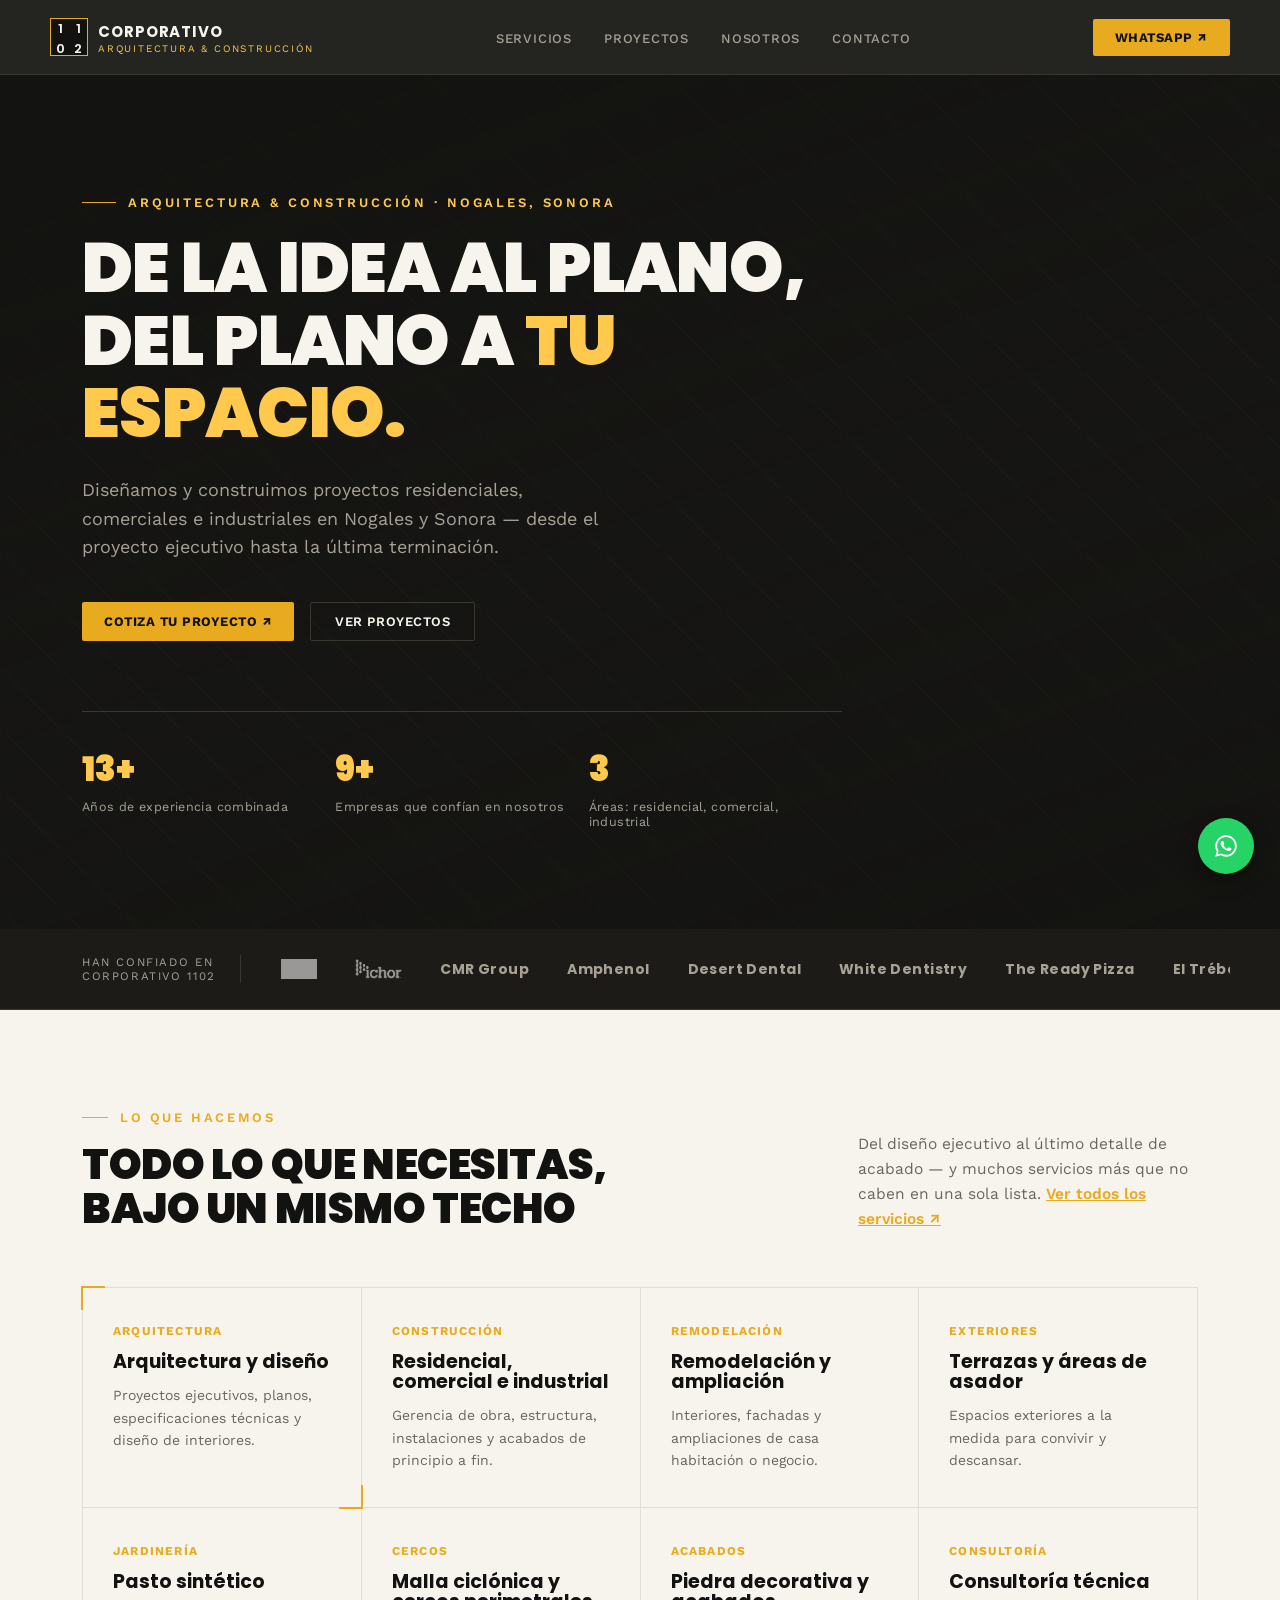
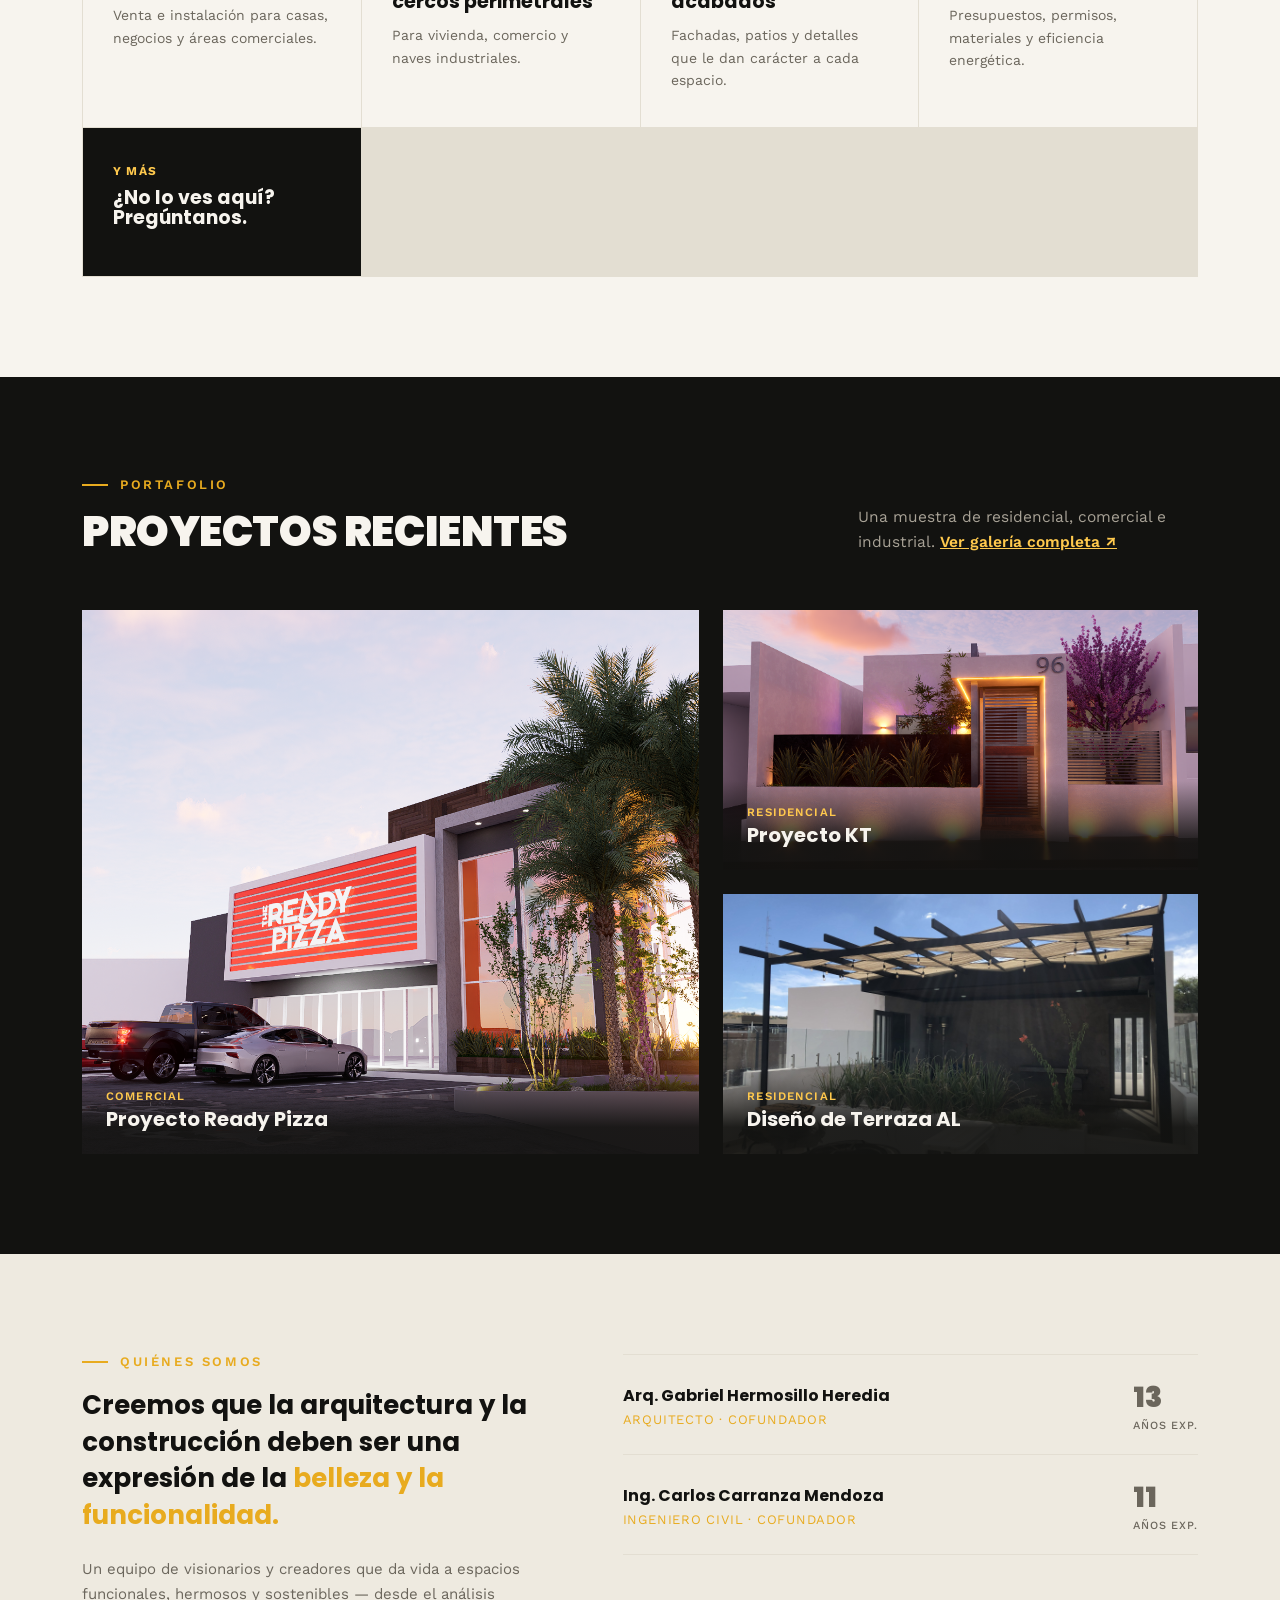
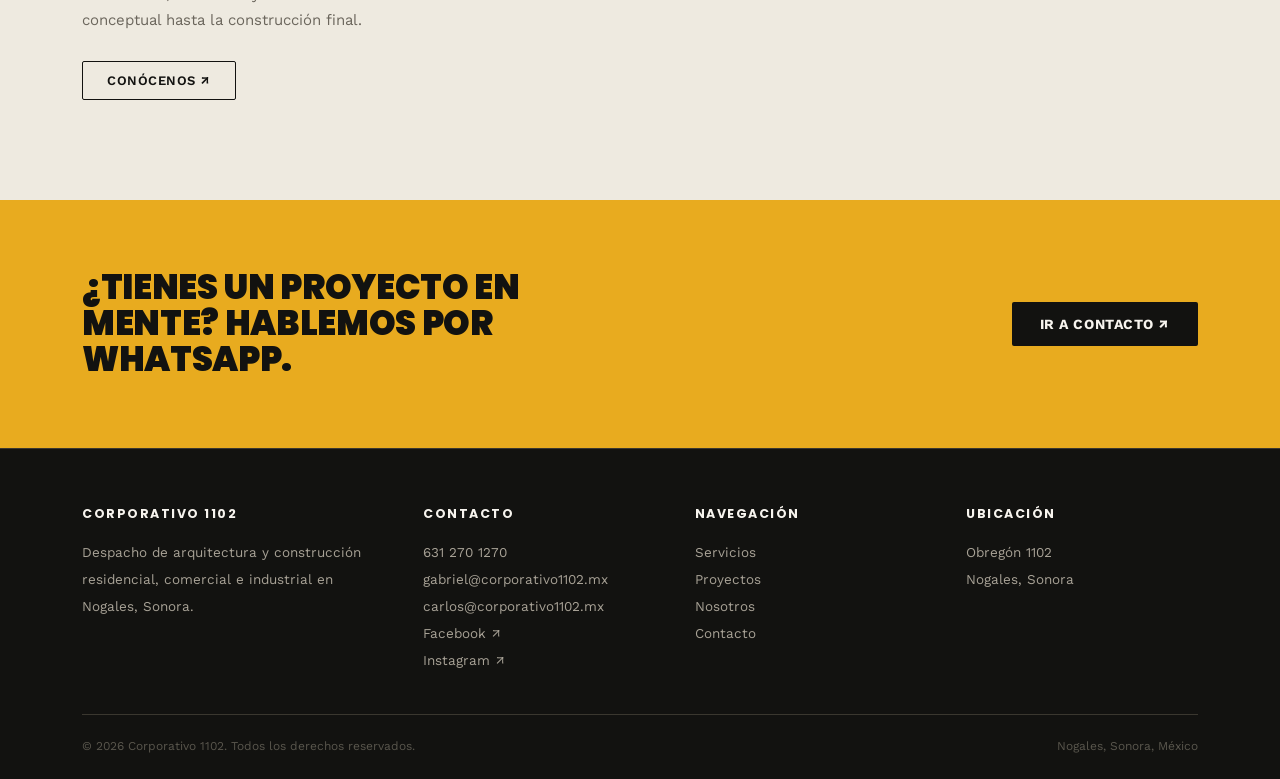
==== index.html @ 18cbc1b0 "SEO: agrega canonical en index.html Added a canonical link for SEO purposes." ====
<!DOCTYPE html>
<html lang="es">
<head>
<meta charset="UTF-8">
<meta name="viewport" content="width=device-width, initial-scale=1.0">
<title>Corporativo 1102 — Arquitectura & Construcción en Nogales, Sonora</title>
<meta name="description" content="Corporativo 1102 ofrece arquitectura, construcción y remodelaciones residenciales, comerciales e industriales en Nogales, Sonora.">
<link rel="canonical" href="https://corporativo1102.mx/">
<meta property="og:type" content="website">
<meta property="og:site_name" content="Corporativo 1102">
<meta property="og:locale" content="es_MX">
<meta property="og:title" content="Corporativo 1102 — Arquitectura & Construcción en Nogales, Sonora">
<meta property="og:description" content="Corporativo 1102 ofrece arquitectura, construcción y remodelaciones residenciales, comerciales e industriales en Nogales, Sonora.">
<meta property="og:image" content="https://corporativo1102.mx/images/marca/og-image.jpg">
<meta property="og:url" content="https://corporativo1102.mx/">
<meta name="twitter:card" content="summary_large_image">
<meta name="twitter:title" content="Corporativo 1102 — Arquitectura & Construcción en Nogales, Sonora">
<meta name="twitter:description" content="Corporativo 1102 ofrece arquitectura, construcción y remodelaciones residenciales, comerciales e industriales en Nogales, Sonora.">
<meta name="twitter:image" content="https://corporativo1102.mx/images/marca/og-image.jpg">
<link rel="preconnect" href="https://fonts.googleapis.com">
<link href="https://fonts.googleapis.com/css2?family=Poppins:wght@400;600;700;900&family=Work+Sans:wght@400;500;600&display=swap" rel="stylesheet">
<style>
  :root{
    --ink:#121210;
    --ink-2:#1c1b18;
    --paper:#f7f4ee;
    --paper-2:#eeeae0;
    --gold:#e8ab1f;
    --gold-light:#ffc94d;
    --line:#e3ded2;
    --line-dark:#3a372f;
    --text-soft:#6b665c;
    --text-soft-dark:#a8a296;
    --radius:2px;
  }
  *{box-sizing:border-box; margin:0; padding:0;}
  body{
    font-family:'Work Sans', sans-serif;
    background:var(--paper);
    color:var(--ink);
    -webkit-font-smoothing:antialiased;
  }
  h1,h2,h3,.display{
    font-family:'Poppins', sans-serif;
    font-weight:900;
    letter-spacing:-0.01em;
    text-transform:uppercase;
    line-height:1.05;
  }
  a{color:inherit; text-decoration:none;}
  .wrap{max-width:1180px; margin:0 auto; padding:0 32px;}

  /* corner bracket signature — echoes the 1102 logo mark */
  .bracket{position:relative;}
  .bracket::before, .bracket::after{
    content:"";
    position:absolute;
    width:22px; height:22px;
    border:2.5px solid var(--gold);
    z-index:2;
  }
  .bracket::before{top:-2px; left:-2px; border-right:none; border-bottom:none;}
  .bracket::after{bottom:-2px; right:-2px; border-left:none; border-top:none;}

  /* ---------- HEADER ---------- */
  header{
    position:sticky; top:0; z-index:50;
    background:rgba(18,18,16,0.92);
    backdrop-filter:blur(6px);
    border-bottom:1px solid var(--line-dark);
  }
  .nav{
    display:flex; align-items:center; justify-content:space-between;
    padding:18px 0;
  }
  .logo-mark{
    display:flex; align-items:center; gap:10px;
    color:var(--paper);
    cursor:pointer;
  }
  .logo-box{
    width:38px; height:38px;
    background:var(--ink);
    border:1.5px solid var(--gold);
    display:grid; grid-template-columns:1fr 1fr;
    font-family:'Poppins',sans-serif; font-weight:600; font-size:13px;
    color:var(--paper);
  }
  .logo-box span{display:flex; align-items:center; justify-content:center;}
  .logo-text{font-family:'Poppins',sans-serif; font-weight:700; font-size:15px; letter-spacing:0.06em; text-transform:uppercase;}
  .logo-text small{display:block; font-family:'Work Sans',sans-serif; font-weight:400; font-size:10px; letter-spacing:0.18em; color:var(--gold-light); text-transform:uppercase;}
  nav ul{list-style:none; display:flex; gap:32px;}
  nav ul li a{
    font-size:13px; letter-spacing:0.06em; text-transform:uppercase;
    color:var(--text-soft-dark); font-weight:500;
    transition:color .2s;
  }
  nav ul li a:hover{color:var(--gold-light);}
  .btn-gold{
    background:var(--gold);
    color:var(--ink);
    padding:11px 22px;
    font-size:13px; font-weight:700; letter-spacing:0.04em; text-transform:uppercase;
    border-radius:var(--radius);
    display:inline-flex; align-items:center; gap:8px;
    transition:background .2s;
  }
  .btn-gold:hover{background:var(--gold-light);}
  .nav-cta{display:flex; align-items:center; gap:28px;}
  .nav-check{display:none;}
  .nav-toggle{display:none; flex-direction:column; justify-content:center; gap:5px; width:34px; height:34px; background:none; border:none; cursor:pointer; padding:6px;}
  .nav-toggle span{display:block; width:100%; height:2px; background:var(--paper); pointer-events:none;}

  @media (max-width:860px){
    header{position:sticky;}
    #siteNav{
      position:absolute; top:100%; left:0; right:0;
      background:var(--ink-2); border-bottom:1px solid var(--line-dark);
      max-height:0; overflow:hidden;
    }
    .nav-check:checked ~ #siteNav{max-height:320px;}
    #siteNav ul{display:flex; flex-direction:column; gap:0; padding:8px 0;}
    #siteNav ul li{width:100%;}
    #siteNav ul li a{display:block; padding:14px 32px;}
    .nav-cta{display:none;}
    .nav-toggle{display:flex;}
  }

  /* ---------- HERO ---------- */
  .hero{
    background:
      linear-gradient(160deg, rgba(18,18,16,0.88) 10%, rgba(18,18,16,0.55) 55%, rgba(18,18,16,0.85) 100%),
      repeating-linear-gradient(45deg, #23221e 0 2px, #1a1917 2px 46px);
    background-size: cover, 60px 60px;
    color:var(--paper);
    padding:120px 0 100px;
    position:relative;
    overflow:hidden;
  }
  .hero-eyebrow{
    color:var(--gold-light); font-size:13px; letter-spacing:0.22em; text-transform:uppercase;
    font-weight:600; margin-bottom:22px; display:flex; align-items:center; gap:12px;
  }
  .hero-eyebrow::before{content:""; width:34px; height:1.5px; background:var(--gold);}
  .hero h1{font-size:clamp(38px,5.4vw,70px); max-width:820px; color:var(--paper);}
  .hero h1 em{font-style:normal; color:var(--gold-light);}
  .hero p{
    font-size:18px; color:var(--text-soft-dark); max-width:520px;
    margin:26px 0 40px; line-height:1.6;
  }
  .hero-actions{display:flex; gap:16px; flex-wrap:wrap;}
  .btn-outline{
    border:1.5px solid var(--line-dark); color:var(--paper);
    padding:11px 24px; font-size:13px; font-weight:600; letter-spacing:0.04em; text-transform:uppercase;
    border-radius:var(--radius);
  }
  .hero-stats{
    display:flex; gap:0; margin-top:70px; padding-top:32px;
    border-top:1px solid var(--line-dark); max-width:760px; flex-wrap:wrap;
  }
  .stat{flex:1; min-width:150px; padding-right:24px;}
  .stat .num{font-family:'Poppins',sans-serif; font-weight:900; font-size:34px; color:var(--gold-light);}
  .stat .lbl{font-size:12.5px; color:var(--text-soft-dark); letter-spacing:0.03em; margin-top:4px;}

  /* ---------- TRUST BAR ---------- */
  .trust{background:var(--ink-2); border-bottom:1px solid var(--line-dark); padding:26px 0;}
  .trust-inner{display:flex; align-items:center; gap:40px; overflow-x:auto;}
  .trust-label{
    font-size:11.5px; color:var(--text-soft-dark); text-transform:uppercase; letter-spacing:0.14em;
    white-space:nowrap; flex-shrink:0; padding-right:24px; border-right:1px solid var(--line-dark);
  }
  .trust-logos{display:flex; gap:38px; align-items:center; flex-wrap:nowrap;}
  .trust-logos img{height:20px; width:auto; filter:brightness(0) invert(1); opacity:0.55;}
  .trust-word{
    font-family:'Poppins',sans-serif; font-weight:700; font-size:14px; letter-spacing:0.03em;
    color:var(--text-soft-dark); white-space:nowrap;
  }

  /* ---------- SECTION SHARED ---------- */
  section{padding:100px 0;}
  .sec-label{
    display:flex; align-items:center; gap:12px; margin-bottom:18px;
    font-size:13px; letter-spacing:0.2em; text-transform:uppercase; font-weight:600; color:var(--gold);
  }
  .sec-label::before{content:""; width:26px; height:1.5px; background:var(--gold);}
  .sec-head{display:flex; justify-content:space-between; align-items:flex-end; gap:40px; margin-bottom:56px; flex-wrap:wrap;}
  .sec-head h2{font-size:clamp(28px,3.4vw,42px); max-width:600px;}
  .sec-head p{color:var(--text-soft); font-size:15.5px; max-width:340px; line-height:1.6;}

  /* ---------- SERVICES ---------- */
  .services{background:var(--paper);}
  .service-grid{
    display:grid; grid-template-columns:repeat(auto-fit,minmax(260px,1fr)); gap:1px;
    background:var(--line); border:1px solid var(--line);
  }
  .service-card{background:var(--paper); padding:36px 30px; transition:background .25s;}
  .service-card:hover{background:var(--ink); color:var(--paper);}
  .service-card:hover .service-tag, .service-card:hover .service-desc{color:var(--text-soft-dark);}
  .service-card:hover h3{color:var(--paper);}
  .service-tag{font-size:12px; color:var(--gold); letter-spacing:0.1em; text-transform:uppercase; font-weight:700;}
  .service-card h3{font-size:19px; margin:14px 0 12px; text-transform:none; letter-spacing:0; font-weight:700;}
  .service-desc{font-size:14px; color:var(--text-soft); line-height:1.6;}

  /* ---------- PROJECTS ---------- */
  .projects{background:var(--ink); color:var(--paper);}
  .projects .sec-head p{color:var(--text-soft-dark);}
  .project-grid{display:grid; grid-template-columns:1.3fr 1fr; gap:24px;}
  .project-grid .proj:first-child{grid-row:span 2;}
  .proj{position:relative; overflow:hidden; min-height:260px;}
  .proj-img{
    position:absolute; inset:0;
    background:linear-gradient(150deg,#2c2419,#171512 60%);
    display:flex; align-items:center; justify-content:center;
  }
  .proj-img::after{
    content:"IMAGEN DE PROYECTO";
    font-family:'Poppins',sans-serif; font-size:11px; letter-spacing:0.16em;
    color:var(--gold); opacity:0.5;
  }
  .proj-img.filled::after{content:none;}
  .proj-info{
    position:absolute; left:0; right:0; bottom:0; padding:24px;
    background:linear-gradient(0deg, rgba(18,18,16,0.92) 30%, transparent 100%);
  }
  .proj-info .tag{font-size:11.5px; color:var(--gold-light); letter-spacing:0.1em; text-transform:uppercase; font-weight:600;}
  .proj-info h3{font-size:20px; text-transform:none; letter-spacing:0; margin-top:6px; font-weight:700;}

  /* ---------- ABOUT / TEAM ---------- */
  .about{background:var(--paper-2);}
  .about-grid{display:grid; grid-template-columns:0.9fr 1.1fr; gap:70px; align-items:start;}
  .about-quote{
    font-family:'Poppins',sans-serif; font-weight:700; text-transform:none;
    font-size:26px; line-height:1.4; letter-spacing:0; color:var(--ink);
  }
  .about-quote span{color:var(--gold);}
  .team-list{display:flex; flex-direction:column; gap:0;}
  .team-row{
    display:flex; justify-content:space-between; align-items:center;
    padding:22px 0; border-bottom:1px solid var(--line);
  }
  .team-row:first-child{border-top:1px solid var(--line);}
  .team-name{font-family:'Poppins',sans-serif; font-weight:700; font-size:16px;}
  .team-role{font-size:13px; color:var(--gold); text-transform:uppercase; letter-spacing:0.06em; margin-top:4px;}
  .team-years{font-family:'Poppins',sans-serif; font-weight:900; font-size:28px; color:var(--text-soft);}
  .team-years small{font-family:'Work Sans',sans-serif; font-weight:500; font-size:11px; display:block; text-transform:uppercase; letter-spacing:0.08em; color:var(--text-soft);}

  /* ---------- CTA BAND ---------- */
  .cta-band{
    background:var(--gold); color:var(--ink); padding:70px 0;
  }
  .cta-inner{display:flex; justify-content:space-between; align-items:center; gap:30px; flex-wrap:wrap;}
  .cta-inner h2{font-size:clamp(24px,3vw,34px); max-width:520px; color:var(--ink);}
  .btn-dark{
    background:var(--ink); color:var(--paper);
    padding:14px 28px; font-size:14px; font-weight:700; letter-spacing:0.04em; text-transform:uppercase;
    border-radius:var(--radius); display:inline-flex; align-items:center; gap:10px;
  }

  /* ---------- FOOTER ---------- */
  footer{background:var(--ink); color:var(--text-soft-dark); padding:56px 0 26px; border-top:1px solid var(--line-dark);}
  .foot-grid{display:grid; grid-template-columns:1.3fr 1fr 1fr 1fr; gap:40px; padding-bottom:40px;}
  .foot-col h4{
    color:var(--paper); font-size:12.5px; text-transform:uppercase; letter-spacing:0.12em;
    margin-bottom:16px; font-family:'Poppins',sans-serif; font-weight:700;
  }
  .foot-col p, .foot-col a{font-size:13.5px; line-height:2; color:var(--text-soft-dark); display:block;}
  .foot-bottom{
    display:flex; justify-content:space-between; padding-top:24px; border-top:1px solid var(--line-dark);
    font-size:12px; color:#59564d; flex-wrap:wrap; gap:10px;
  }

  /* ---------- WHATSAPP FLOAT ---------- */
  .wa-float{
    position:fixed; bottom:26px; right:26px; z-index:60;
    background:#25D366; color:#fff; width:56px; height:56px; border-radius:50%;
    display:flex; align-items:center; justify-content:center;
    box-shadow:0 6px 20px rgba(0,0,0,0.35);
  }

  @media (max-width:860px){
    nav ul{display:none;}
    .about-grid{grid-template-columns:1fr;}
    .project-grid{grid-template-columns:1fr;}
    .project-grid .proj:first-child{grid-row:auto;}
    .foot-grid{grid-template-columns:1fr 1fr;}
  }
</style>
</head>
<body>

<header>
  <div class="wrap nav">
    <a href="index.html" class="logo-mark">
      <div class="logo-box"><span>1</span><span>1</span><span>0</span><span>2</span></div>
      <div class="logo-text">Corporativo<br><small>Arquitectura & Construcción</small></div>
    </a>
    <input type="checkbox" id="navCheck" class="nav-check">
    <nav id="siteNav"><ul>
      <li><a href="servicios.html">Servicios</a></li>
      <li><a href="proyectos.html">Proyectos</a></li>
      <li><a href="nosotros.html">Nosotros</a></li>
      <li><a href="contacto.html">Contacto</a></li>
    </ul></nav>
    <div class="nav-cta">
      <a href="https://wa.me/526312701270" class="btn-gold">WhatsApp ↗</a>
    </div>
    <label class="nav-toggle" for="navCheck" aria-label="Abrir menú">
      <span></span><span></span><span></span>
    </label>
  </div>
</header>

<section class="hero">
  <div class="wrap">
    <div class="hero-eyebrow">Arquitectura & Construcción · Nogales, Sonora</div>
    <h1>De la idea al plano,<br>del plano a <em>tu espacio.</em></h1>
    <p>Diseñamos y construimos proyectos residenciales, comerciales e industriales en Nogales y Sonora — desde el proyecto ejecutivo hasta la última terminación.</p>
    <div class="hero-actions">
      <a href="https://wa.me/526312701270" class="btn-gold">Cotiza tu proyecto ↗</a>
      <a href="proyectos.html" class="btn-outline">Ver proyectos</a>
    </div>
    <div class="hero-stats">
      <div class="stat"><div class="num">13+</div><div class="lbl">Años de experiencia combinada</div></div>
      <div class="stat"><div class="num">9+</div><div class="lbl">Empresas que confían en nosotros</div></div>
      <div class="stat"><div class="num">3</div><div class="lbl">Áreas: residencial, comercial, industrial</div></div>
    </div>
  </div>
</section>

<div class="trust">
  <div class="wrap trust-inner">
    <div class="trust-label">Han confiado en<br>Corporativo 1102</div>
    <div class="trust-logos">
      <img src="[data-uri]" alt="Chamberlain Group">
      <img src="[data-uri]" alt="Ichor System">
      <span class="trust-word">CMR Group</span>
      <span class="trust-word">Amphenol</span>
      <span class="trust-word">Desert Dental</span>
      <span class="trust-word">White Dentistry</span>
      <span class="trust-word">The Ready Pizza</span>
      <span class="trust-word">El Trébol</span>
      <span class="trust-word">La Patrona</span>
      <span class="trust-word">Barbería Hernández</span>
    </div>
  </div>
</div>

<section class="services" id="servicios">
  <div class="wrap">
    <div class="sec-head">
      <div>
        <div class="sec-label">Lo que hacemos</div>
        <h2>Todo lo que necesitas, bajo un mismo techo</h2>
      </div>
      <p>Del diseño ejecutivo al último detalle de acabado — y muchos servicios más que no caben en una sola lista. <a href="servicios.html" style="color:var(--gold); font-weight:600; text-decoration:underline;">Ver todos los servicios ↗</a></p>
    </div>
    <div class="service-grid">
      <div class="service-card bracket">
        <div class="service-tag">Arquitectura</div>
        <h3>Arquitectura y diseño</h3>
        <div class="service-desc">Proyectos ejecutivos, planos, especificaciones técnicas y diseño de interiores.</div>
      </div>
      <div class="service-card">
        <div class="service-tag">Construcción</div>
        <h3>Residencial, comercial e industrial</h3>
        <div class="service-desc">Gerencia de obra, estructura, instalaciones y acabados de principio a fin.</div>
      </div>
      <div class="service-card">
        <div class="service-tag">Remodelación</div>
        <h3>Remodelación y ampliación</h3>
        <div class="service-desc">Interiores, fachadas y ampliaciones de casa habitación o negocio.</div>
      </div>
      <div class="service-card">
        <div class="service-tag">Exteriores</div>
        <h3>Terrazas y áreas de asador</h3>
        <div class="service-desc">Espacios exteriores a la medida para convivir y descansar.</div>
      </div>
      <div class="service-card">
        <div class="service-tag">Jardinería</div>
        <h3>Pasto sintético</h3>
        <div class="service-desc">Venta e instalación para casas, negocios y áreas comerciales.</div>
      </div>
      <div class="service-card">
        <div class="service-tag">Cercos</div>
        <h3>Malla ciclónica y cercos perimetrales</h3>
        <div class="service-desc">Para vivienda, comercio y naves industriales.</div>
      </div>
      <div class="service-card">
        <div class="service-tag">Acabados</div>
        <h3>Piedra decorativa y acabados</h3>
        <div class="service-desc">Fachadas, patios y detalles que le dan carácter a cada espacio.</div>
      </div>
      <div class="service-card">
        <div class="service-tag">Consultoría</div>
        <h3>Consultoría técnica</h3>
        <div class="service-desc">Presupuestos, permisos, materiales y eficiencia energética.</div>
      </div>
      <div class="service-card" style="display:flex; align-items:center; background:var(--ink);">
        <div>
          <div class="service-tag" style="color:var(--gold-light);">Y más</div>
          <h3 style="color:var(--paper); margin-top:10px;">¿No lo ves aquí? Pregúntanos.</h3>
        </div>
      </div>
    </div>
  </div>
</section>

<section class="projects" id="proyectos">
  <div class="wrap">
    <div class="sec-head">
      <div>
        <div class="sec-label">Portafolio</div>
        <h2 style="color:var(--paper)">Proyectos recientes</h2>
      </div>
      <p>Una muestra de residencial, comercial e industrial. <a href="proyectos.html" style="color:var(--gold-light); font-weight:600; text-decoration:underline;">Ver galería completa ↗</a></p>
    </div>
    <div class="project-grid" id="homeProjectGrid"></div>
  </div>
</section>

<section class="about" id="nosotros">
  <div class="wrap about-grid">
    <div>
      <div class="sec-label">Quiénes somos</div>
      <p class="about-quote">Creemos que la arquitectura y la construcción deben ser una expresión de la <span>belleza y la funcionalidad.</span></p>
      <p style="margin-top:24px; color:var(--text-soft); font-size:15px; line-height:1.7;">Un equipo de visionarios y creadores que da vida a espacios funcionales, hermosos y sostenibles — desde el análisis conceptual hasta la construcción final.</p>
      <a href="nosotros.html" class="btn-outline" style="display:inline-block; margin-top:28px; border-color:var(--ink); color:var(--ink);">Conócenos ↗</a>
    </div>
    <div class="team-list">
      <div class="team-row">
        <div>
          <div class="team-name">Arq. Gabriel Hermosillo Heredia</div>
          <div class="team-role">Arquitecto · Cofundador</div>
        </div>
        <div class="team-years">13<small>Años exp.</small></div>
      </div>
      <div class="team-row">
        <div>
          <div class="team-name">Ing. Carlos Carranza Mendoza</div>
          <div class="team-role">Ingeniero Civil · Cofundador</div>
        </div>
        <div class="team-years">11<small>Años exp.</small></div>
      </div>
    </div>
  </div>
</section>

<section class="cta-band" id="contacto">
  <div class="wrap cta-inner">
    <h2>¿Tienes un proyecto en mente? Hablemos por WhatsApp.</h2>
    <a href="contacto.html" class="btn-dark">Ir a Contacto ↗</a>
  </div>
</section>

<footer>
  <div class="wrap">
    <div class="foot-grid">
      <div class="foot-col">
        <h4>Corporativo 1102</h4>
        <p style="max-width:280px;">Despacho de arquitectura y construcción residencial, comercial e industrial en Nogales, Sonora.</p>
      </div>
      <div class="foot-col">
        <h4>Contacto</h4>
        <a href="https://wa.me/526312701270">631 270 1270</a>
        <a href="mailto:gabriel@corporativo1102.mx">gabriel@corporativo1102.mx</a>
        <a href="mailto:carlos@corporativo1102.mx">carlos@corporativo1102.mx</a>
        <a href="https://www.facebook.com/corporativo1102/" target="_blank">Facebook ↗</a>
        <a href="https://www.instagram.com/corporativo1102" target="_blank">Instagram ↗</a>
      </div>
      <div class="foot-col">
        <h4>Navegación</h4>
        <a href="servicios.html">Servicios</a>
        <a href="proyectos.html">Proyectos</a>
        <a href="nosotros.html">Nosotros</a>
        <a href="contacto.html">Contacto</a>
      </div>
      <div class="foot-col">
        <h4>Ubicación</h4>
        <p>Obregón 1102<br>Nogales, Sonora</p>
      </div>
    </div>
    <div class="foot-bottom">
      <span>© 2026 Corporativo 1102. Todos los derechos reservados.</span>
      <span>Nogales, Sonora, México</span>
    </div>
  </div>
</footer>

<a href="https://wa.me/526312701270" class="wa-float" aria-label="WhatsApp">
  <svg width="26" height="26" viewBox="0 0 24 24" fill="white"><path d="M12.04 2C6.58 2 2.13 6.45 2.13 11.91c0 1.75.46 3.45 1.32 4.95L2.05 22l5.25-1.38a9.9 9.9 0 0 0 4.74 1.21h.01c5.46 0 9.9-4.45 9.9-9.91C21.96 6.45 17.51 2 12.05 2Zm0 18.15h-.01a8.2 8.2 0 0 1-4.2-1.15l-.3-.18-3.12.82.83-3.04-.2-.31a8.2 8.2 0 0 1-1.26-4.38c0-4.54 3.7-8.24 8.26-8.24 2.2 0 4.27.86 5.83 2.42a8.17 8.17 0 0 1 2.42 5.83c0 4.55-3.7 8.24-8.25 8.24Zm4.52-6.17c-.25-.12-1.47-.72-1.7-.81-.23-.08-.4-.12-.56.13-.17.25-.64.81-.79.97-.14.17-.29.19-.54.06-.25-.12-1.04-.38-1.98-1.22-.73-.65-1.23-1.46-1.37-1.71-.14-.25-.02-.38.11-.51.11-.11.25-.29.37-.43.12-.15.16-.25.25-.42.08-.17.04-.31-.02-.43-.06-.13-.56-1.35-.77-1.85-.2-.48-.41-.42-.56-.43h-.48c-.17 0-.43.06-.66.31-.23.25-.86.84-.86 2.05 0 1.21.88 2.38 1 2.54.12.17 1.73 2.65 4.2 3.71.59.25 1.04.4 1.4.52.59.19 1.12.16 1.55.1.47-.07 1.47-.6 1.68-1.18.2-.58.2-1.08.14-1.18-.06-.1-.23-.16-.48-.28Z"/></svg>
</a>

<script src="js/proyectos-data.js"></script>
<script>
(function(){
  var grid = document.getElementById('homeProjectGrid');
  if(!grid || typeof proyectosData === 'undefined') return;
  var destacados = ['ready-pizza', 'proyecto-kt', 'terraza-al'];
  var html = destacados.map(function(id, i){
    var p = proyectosData.find(function(item){ return item.id === id; });
    if(!p) return '';
    return '' +
      '<a class="proj' + (i === 0 ? ' bracket' : '') + '" href="proyecto.html?id=' + encodeURIComponent(p.id) + '">' +
        '<div class="proj-img filled" style="background-image:url(\'' + p.portada + '\'); background-size:cover; background-position:center;"></div>' +
        '<div class="proj-info"><div class="tag">' + p.categoria + '</div><h3>' + p.nombre + '</h3></div>' +
      '</a>';
  }).join('');
  grid.innerHTML = html;
})();
</script>
<script>
  (function(){
    var navCheck = document.getElementById('navCheck');
    var siteNav = document.getElementById('siteNav');
    if(navCheck && siteNav){
      siteNav.querySelectorAll('a').forEach(function(link){
        link.addEventListener('click', function(){
          navCheck.checked = false;
        });
      });
    }
  })();
</script>
</body>
</html>
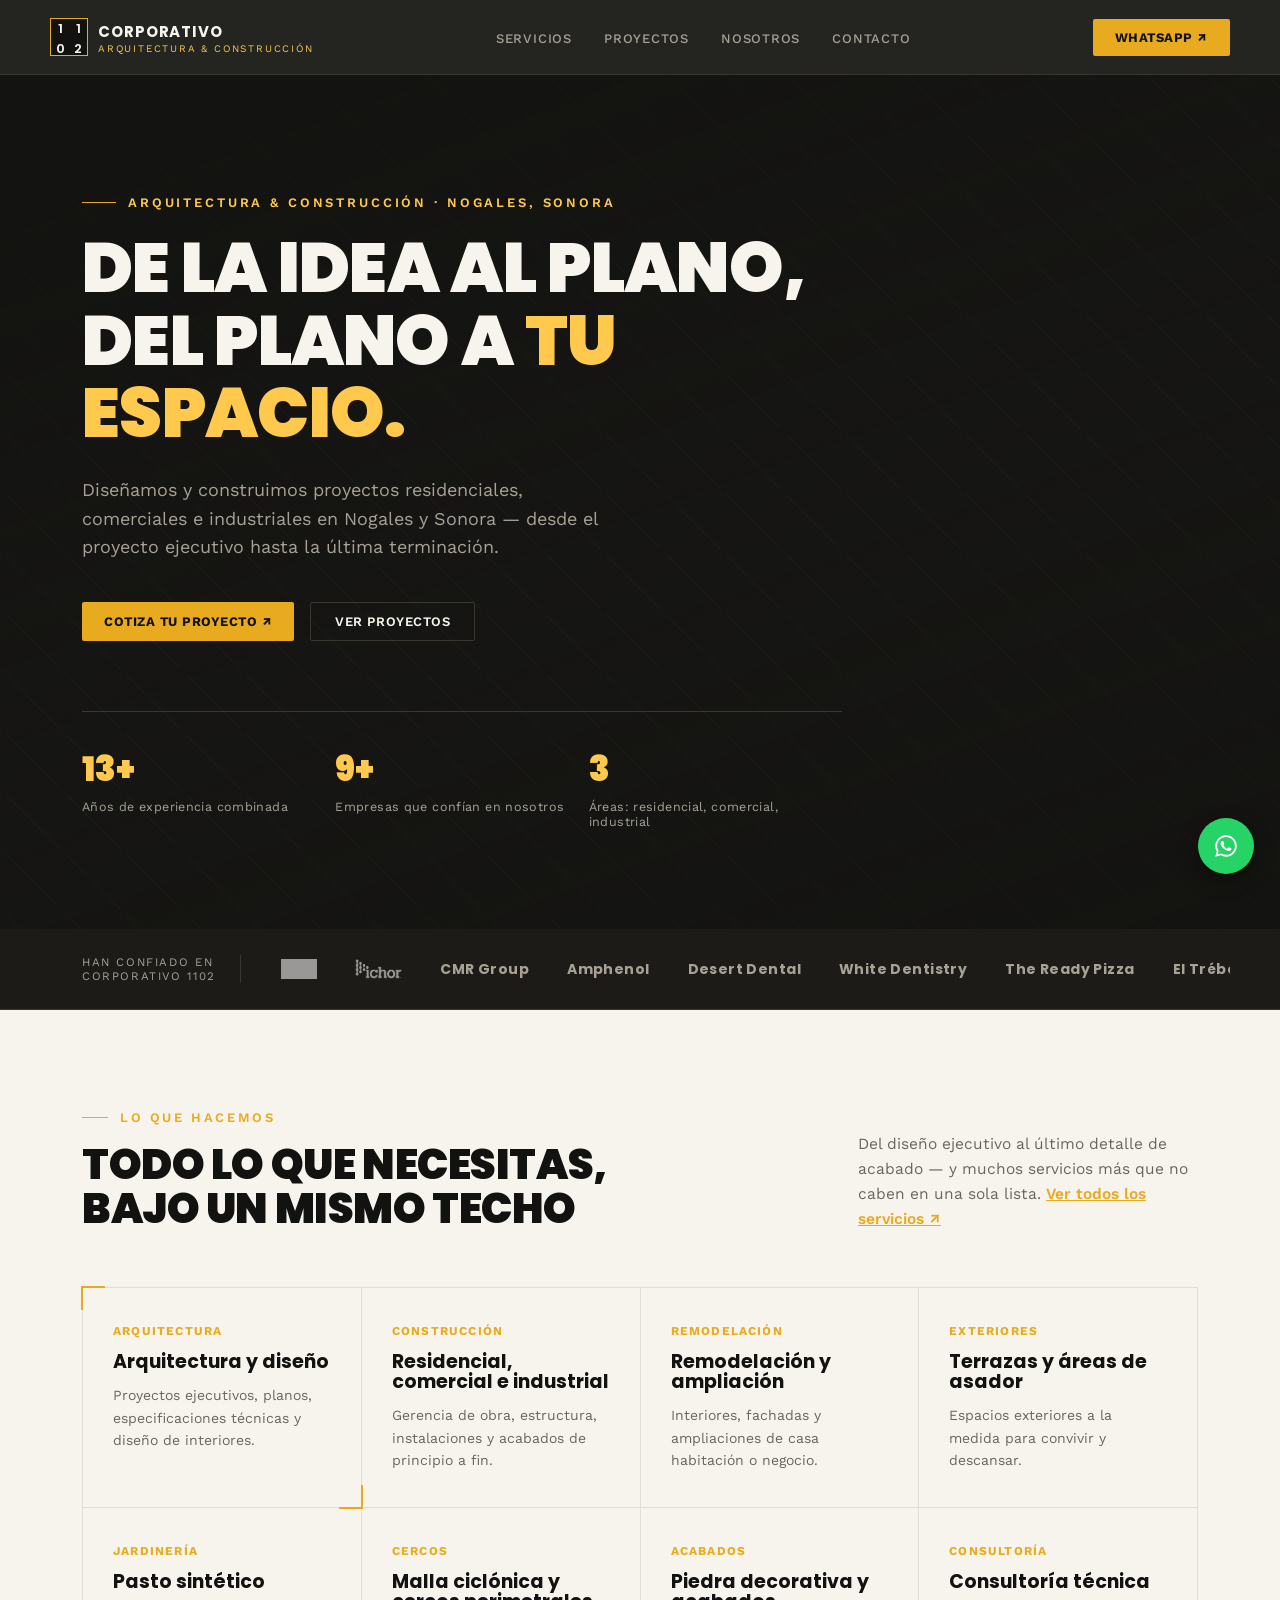
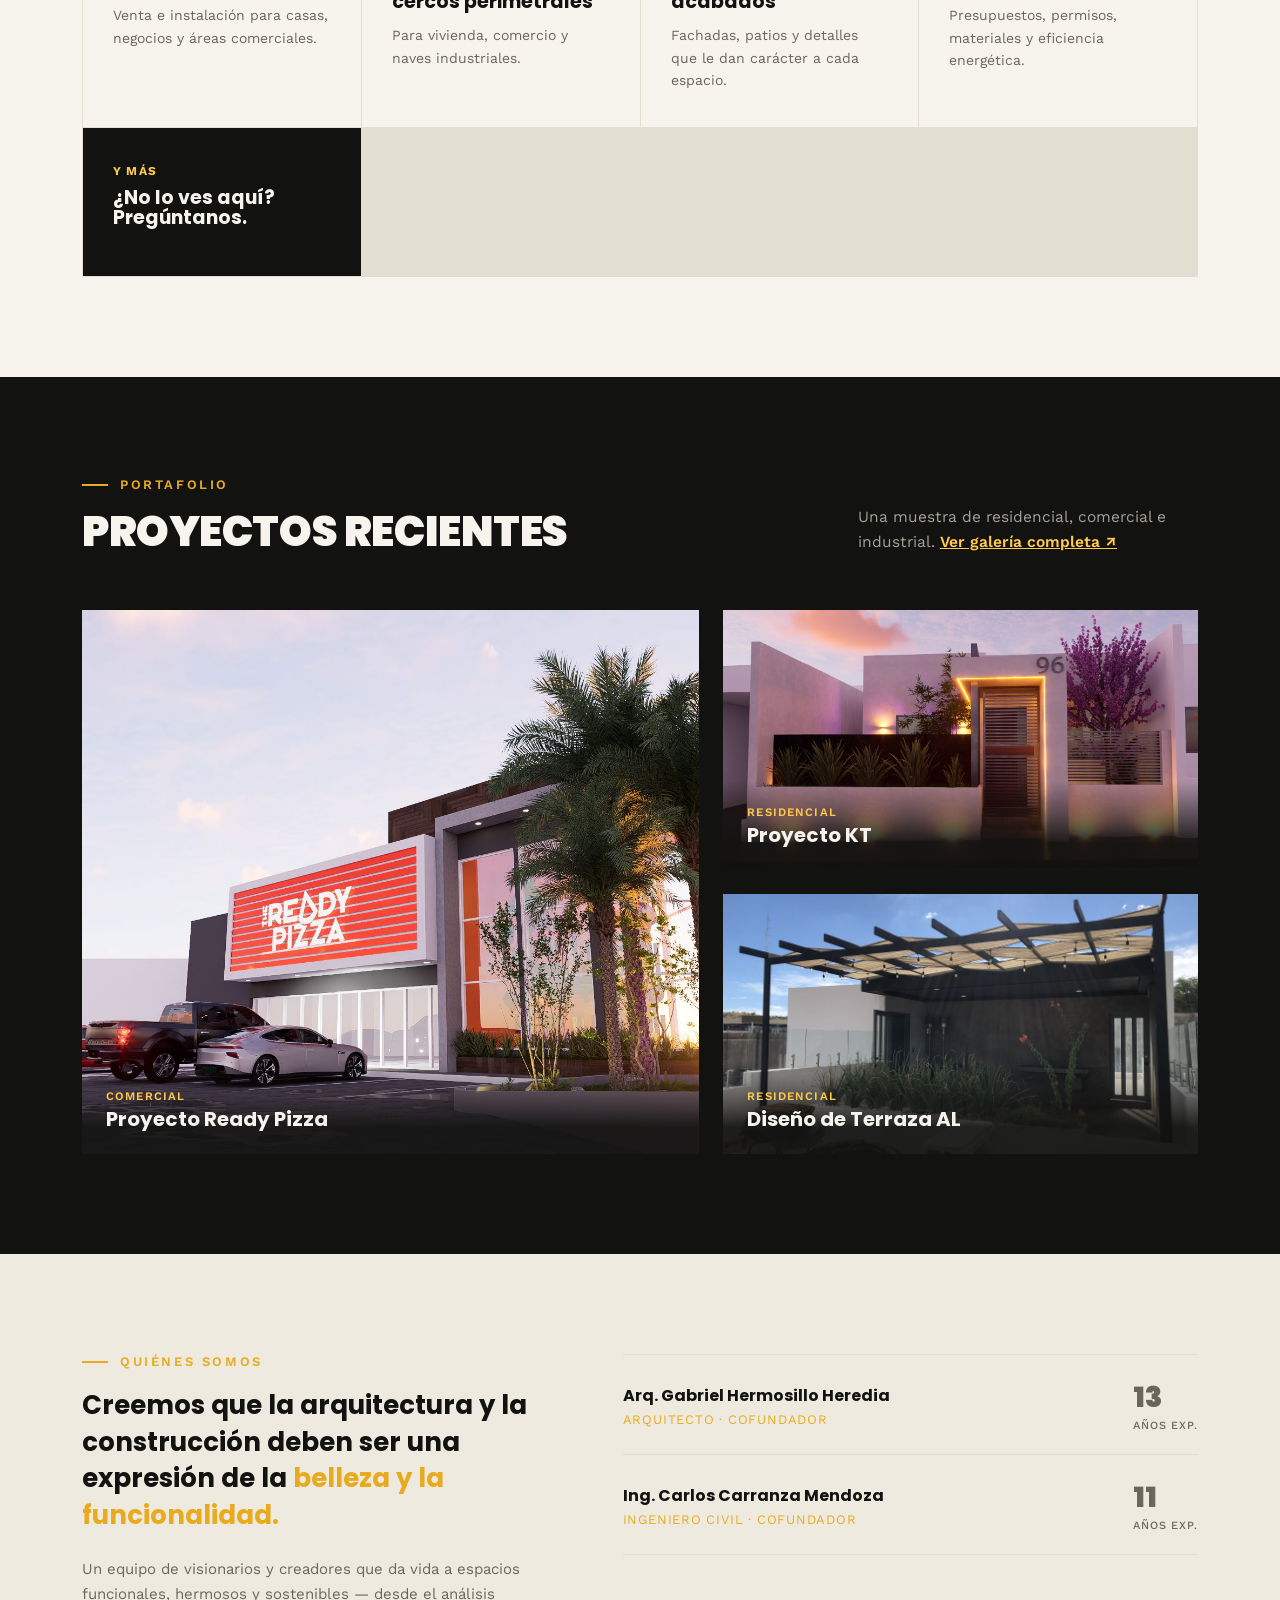
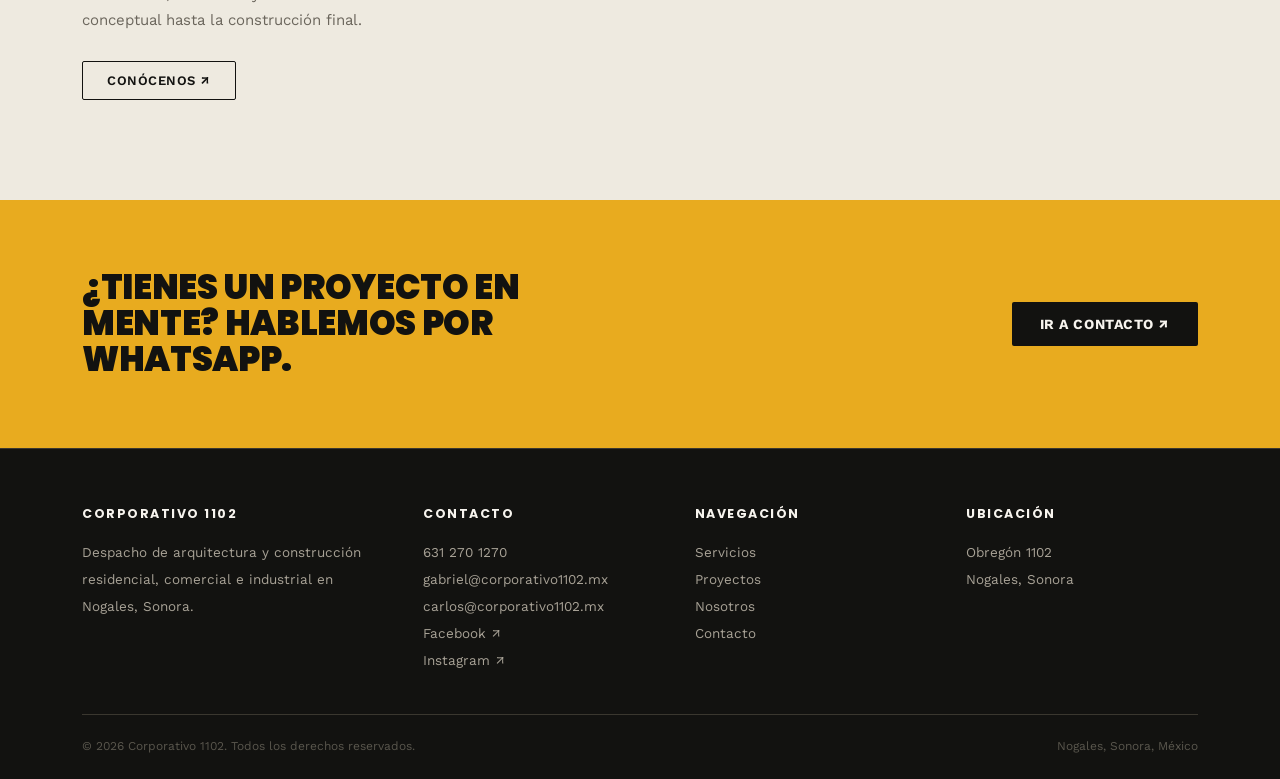
==== commit b85341e9: "Performance: extrae logos Base64 de index.html" ====
--- a/index.html
+++ b/index.html
@@ -3,6 +3,10 @@
 <head>
 <meta charset="UTF-8">
 <meta name="viewport" content="width=device-width, initial-scale=1.0">
+<link rel="icon" href="images/marca/favicon/favicon.ico">
+<link rel="icon" type="image/png" sizes="32x32" href="images/marca/favicon/favicon-32x32.png">
+<link rel="icon" type="image/png" sizes="16x16" href="images/marca/favicon/favicon-16x16.png">
+<link rel="apple-touch-icon" sizes="180x180" href="images/marca/favicon/apple-touch-icon.png">
 <title>Corporativo 1102 — Arquitectura & Construcción en Nogales, Sonora</title>
 <meta name="description" content="Corporativo 1102 ofrece arquitectura, construcción y remodelaciones residenciales, comerciales e industriales en Nogales, Sonora.">
 <link rel="canonical" href="https://corporativo1102.mx/">
@@ -17,6 +21,51 @@
 <meta name="twitter:title" content="Corporativo 1102 — Arquitectura & Construcción en Nogales, Sonora">
 <meta name="twitter:description" content="Corporativo 1102 ofrece arquitectura, construcción y remodelaciones residenciales, comerciales e industriales en Nogales, Sonora.">
 <meta name="twitter:image" content="https://corporativo1102.mx/images/marca/og-image.jpg">
+<script type="application/ld+json">
+{
+  "@context": "https://schema.org",
+  "@type": "GeneralContractor",
+  "@id": "https://corporativo1102.mx/#organization",
+  "name": "Corporativo 1102",
+  "url": "https://corporativo1102.mx/",
+  "image": "https://corporativo1102.mx/images/marca/og-image.jpg",
+  "telephone": "+526312701270",
+  "email": "carlos@corporativo1102.mx",
+  "address": {
+    "@type": "PostalAddress",
+    "streetAddress": "Obregón 1102",
+    "addressLocality": "Nogales",
+    "addressRegion": "Sonora",
+    "postalCode": "84035",
+    "addressCountry": "MX"
+  },
+  "areaServed": "Nogales, Sonora",
+  "sameAs": [
+    "https://www.facebook.com/corporativo1102/",
+    "https://www.instagram.com/corporativo1102"
+  ],
+  "openingHoursSpecification": [
+    {
+      "@type": "OpeningHoursSpecification",
+      "dayOfWeek": ["Monday", "Tuesday", "Wednesday", "Thursday", "Friday"],
+      "opens": "08:00",
+      "closes": "17:00"
+    },
+    {
+      "@type": "OpeningHoursSpecification",
+      "dayOfWeek": "Saturday",
+      "opens": "08:00",
+      "closes": "13:00"
+    },
+    {
+      "@type": "OpeningHoursSpecification",
+      "dayOfWeek": "Sunday",
+      "opens": "00:00",
+      "closes": "00:00"
+    }
+  ]
+}
+</script>
 <link rel="preconnect" href="https://fonts.googleapis.com">
 <link href="https://fonts.googleapis.com/css2?family=Poppins:wght@400;600;700;900&family=Work+Sans:wght@400;500;600&display=swap" rel="stylesheet">
 <style>
@@ -331,8 +380,8 @@
   <div class="wrap trust-inner">
     <div class="trust-label">Han confiado en<br>Corporativo 1102</div>
     <div class="trust-logos">
-      <img src="[data-uri]" alt="Chamberlain Group">
-      <img src="[data-uri]" alt="Ichor System">
+      <img src="images/marca/clientes/cliente-chamberlain-group.png" alt="Chamberlain Group">
+      <img src="images/marca/clientes/cliente-ichor-systems.png" alt="Ichor System">
       <span class="trust-word">CMR Group</span>
       <span class="trust-word">Amphenol</span>
       <span class="trust-word">Desert Dental</span>
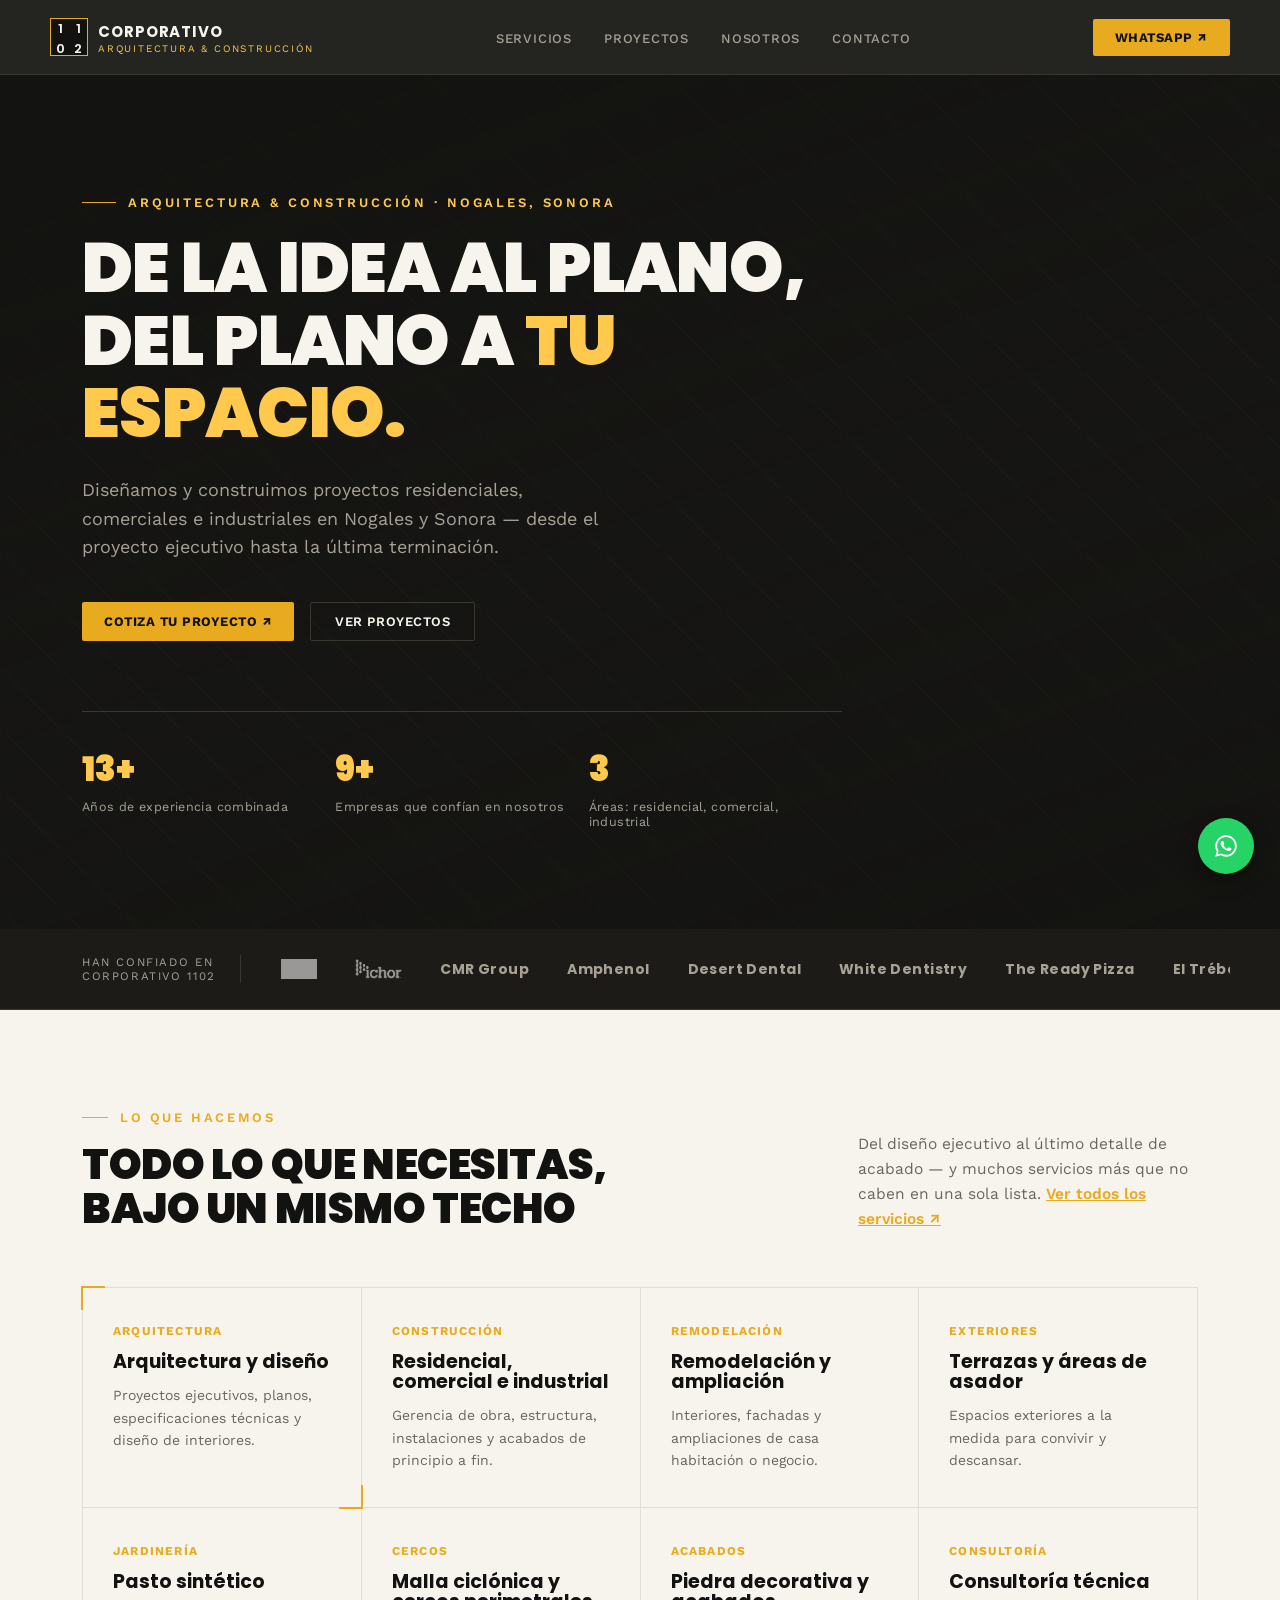
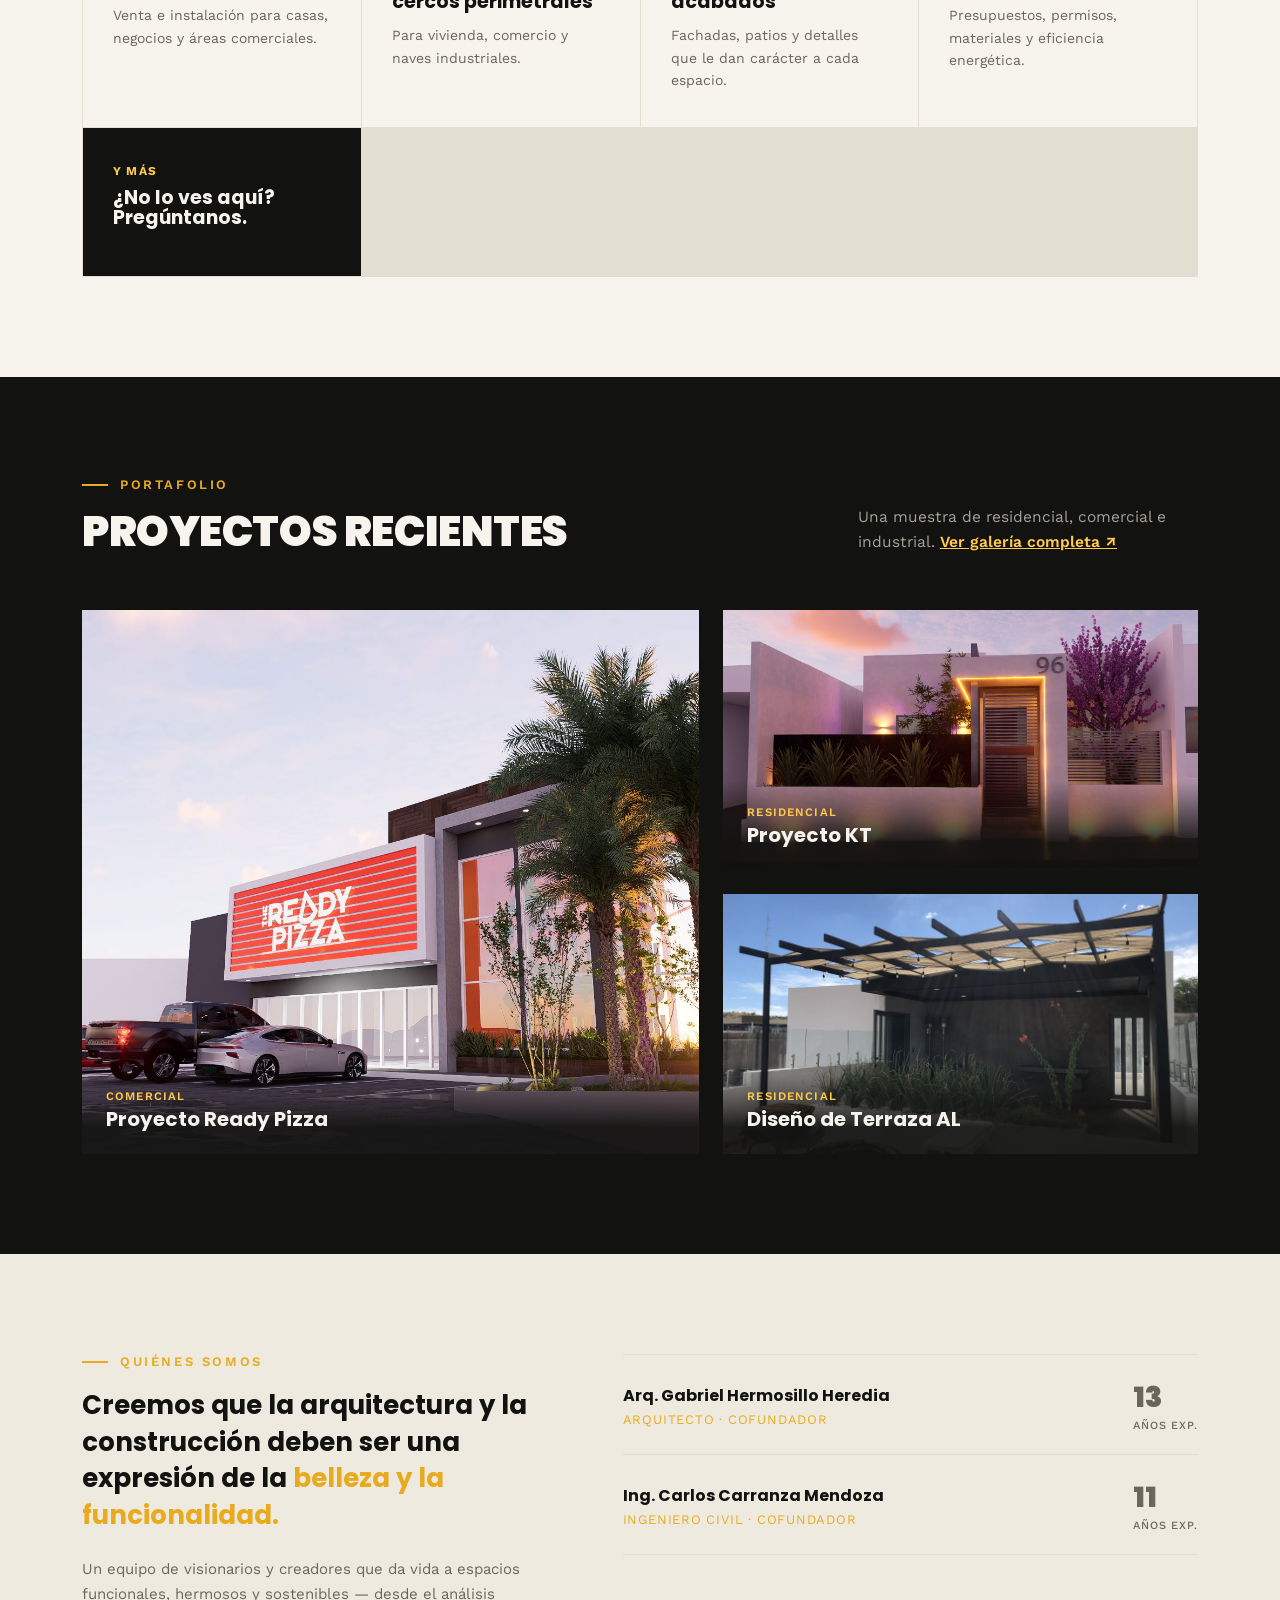
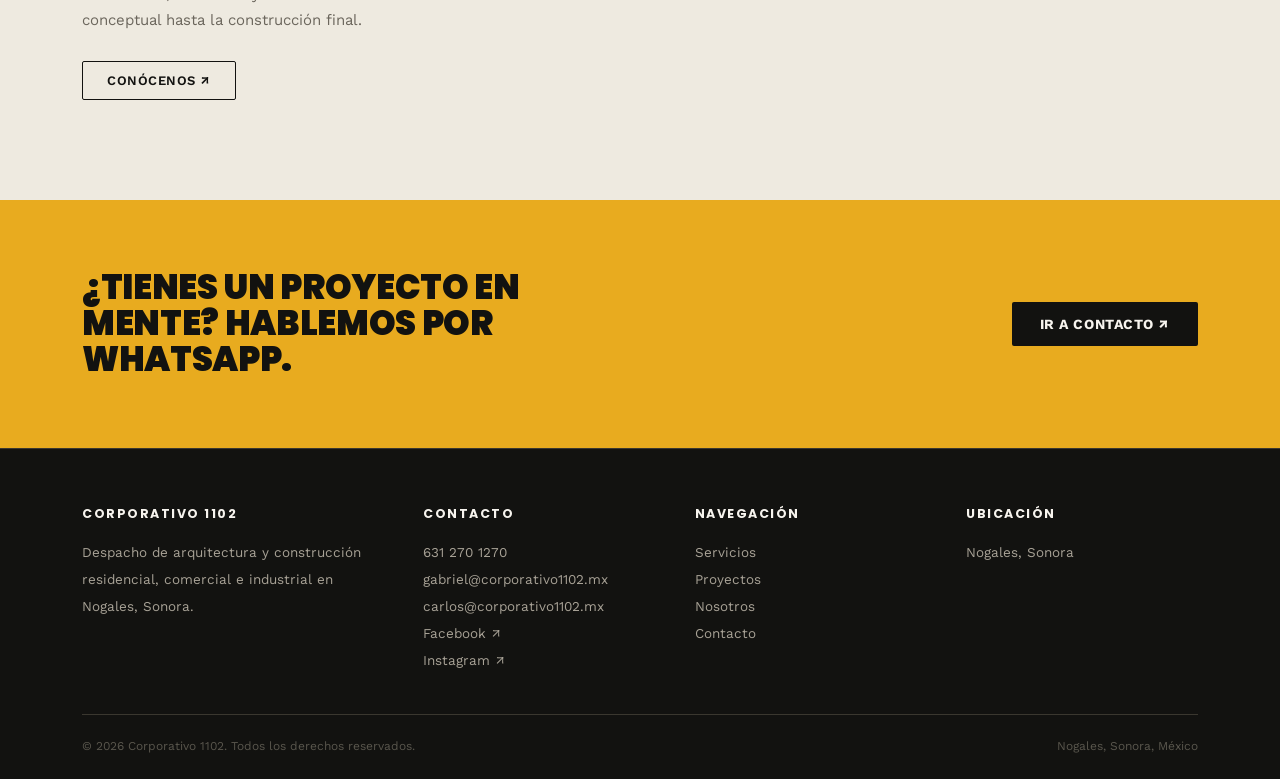
==== commit 7d89fa66: "Fix: elimina dirección antigua del footer de inicio" ====
--- a/index.html
+++ b/index.html
@@ -33,13 +33,16 @@
   "email": "carlos@corporativo1102.mx",
   "address": {
     "@type": "PostalAddress",
-    "streetAddress": "Obregón 1102",
     "addressLocality": "Nogales",
     "addressRegion": "Sonora",
-    "postalCode": "84035",
     "addressCountry": "MX"
   },
-  "areaServed": "Nogales, Sonora",
+  "areaServed": [
+    "Nogales, Sonora",
+    "Ímuris, Sonora",
+    "Magdalena de Kino, Sonora",
+    "Santa Ana, Sonora"
+  ],
   "sameAs": [
     "https://www.facebook.com/corporativo1102/",
     "https://www.instagram.com/corporativo1102"
@@ -47,58 +50,18 @@
   "openingHoursSpecification": [
     {
       "@type": "OpeningHoursSpecification",
-      "dayOfWeek": ["Monday", "Tuesday", "Wednesday", "Thursday", "Friday"],
+      "dayOfWeek": ["Monday", "Tuesday", "Wednesday", "Thursday", "Friday", "Saturday"],
       "opens": "08:00",
-      "closes": "17:00"
-    },
-    {
-      "@type": "OpeningHoursSpecification",
-      "dayOfWeek": "Saturday",
-      "opens": "08:00",
-      "closes": "13:00"
-    },
-    {
-      "@type": "OpeningHoursSpecification",
-      "dayOfWeek": "Sunday",
-      "opens": "00:00",
-      "closes": "00:00"
+      "closes": "19:00"
     }
   ]
 }
 </script>
 <link rel="preconnect" href="https://fonts.googleapis.com">
+<link rel="preconnect" href="https://fonts.gstatic.com" crossorigin>
 <link href="https://fonts.googleapis.com/css2?family=Poppins:wght@400;600;700;900&family=Work+Sans:wght@400;500;600&display=swap" rel="stylesheet">
+<link rel="stylesheet" href="css/styles.css">
 <style>
-  :root{
-    --ink:#121210;
-    --ink-2:#1c1b18;
-    --paper:#f7f4ee;
-    --paper-2:#eeeae0;
-    --gold:#e8ab1f;
-    --gold-light:#ffc94d;
-    --line:#e3ded2;
-    --line-dark:#3a372f;
-    --text-soft:#6b665c;
-    --text-soft-dark:#a8a296;
-    --radius:2px;
-  }
-  *{box-sizing:border-box; margin:0; padding:0;}
-  body{
-    font-family:'Work Sans', sans-serif;
-    background:var(--paper);
-    color:var(--ink);
-    -webkit-font-smoothing:antialiased;
-  }
-  h1,h2,h3,.display{
-    font-family:'Poppins', sans-serif;
-    font-weight:900;
-    letter-spacing:-0.01em;
-    text-transform:uppercase;
-    line-height:1.05;
-  }
-  a{color:inherit; text-decoration:none;}
-  .wrap{max-width:1180px; margin:0 auto; padding:0 32px;}
-
   /* corner bracket signature — echoes the 1102 logo mark */
   .bracket{position:relative;}
   .bracket::before, .bracket::after{
@@ -110,70 +73,6 @@
   }
   .bracket::before{top:-2px; left:-2px; border-right:none; border-bottom:none;}
   .bracket::after{bottom:-2px; right:-2px; border-left:none; border-top:none;}
-
-  /* ---------- HEADER ---------- */
-  header{
-    position:sticky; top:0; z-index:50;
-    background:rgba(18,18,16,0.92);
-    backdrop-filter:blur(6px);
-    border-bottom:1px solid var(--line-dark);
-  }
-  .nav{
-    display:flex; align-items:center; justify-content:space-between;
-    padding:18px 0;
-  }
-  .logo-mark{
-    display:flex; align-items:center; gap:10px;
-    color:var(--paper);
-    cursor:pointer;
-  }
-  .logo-box{
-    width:38px; height:38px;
-    background:var(--ink);
-    border:1.5px solid var(--gold);
-    display:grid; grid-template-columns:1fr 1fr;
-    font-family:'Poppins',sans-serif; font-weight:600; font-size:13px;
-    color:var(--paper);
-  }
-  .logo-box span{display:flex; align-items:center; justify-content:center;}
-  .logo-text{font-family:'Poppins',sans-serif; font-weight:700; font-size:15px; letter-spacing:0.06em; text-transform:uppercase;}
-  .logo-text small{display:block; font-family:'Work Sans',sans-serif; font-weight:400; font-size:10px; letter-spacing:0.18em; color:var(--gold-light); text-transform:uppercase;}
-  nav ul{list-style:none; display:flex; gap:32px;}
-  nav ul li a{
-    font-size:13px; letter-spacing:0.06em; text-transform:uppercase;
-    color:var(--text-soft-dark); font-weight:500;
-    transition:color .2s;
-  }
-  nav ul li a:hover{color:var(--gold-light);}
-  .btn-gold{
-    background:var(--gold);
-    color:var(--ink);
-    padding:11px 22px;
-    font-size:13px; font-weight:700; letter-spacing:0.04em; text-transform:uppercase;
-    border-radius:var(--radius);
-    display:inline-flex; align-items:center; gap:8px;
-    transition:background .2s;
-  }
-  .btn-gold:hover{background:var(--gold-light);}
-  .nav-cta{display:flex; align-items:center; gap:28px;}
-  .nav-check{display:none;}
-  .nav-toggle{display:none; flex-direction:column; justify-content:center; gap:5px; width:34px; height:34px; background:none; border:none; cursor:pointer; padding:6px;}
-  .nav-toggle span{display:block; width:100%; height:2px; background:var(--paper); pointer-events:none;}
-
-  @media (max-width:860px){
-    header{position:sticky;}
-    #siteNav{
-      position:absolute; top:100%; left:0; right:0;
-      background:var(--ink-2); border-bottom:1px solid var(--line-dark);
-      max-height:0; overflow:hidden;
-    }
-    .nav-check:checked ~ #siteNav{max-height:320px;}
-    #siteNav ul{display:flex; flex-direction:column; gap:0; padding:8px 0;}
-    #siteNav ul li{width:100%;}
-    #siteNav ul li a{display:block; padding:14px 32px;}
-    .nav-cta{display:none;}
-    .nav-toggle{display:flex;}
-  }
 
   /* ---------- HERO ---------- */
   .hero{
@@ -305,33 +204,11 @@
     border-radius:var(--radius); display:inline-flex; align-items:center; gap:10px;
   }
 
-  /* ---------- FOOTER ---------- */
-  footer{background:var(--ink); color:var(--text-soft-dark); padding:56px 0 26px; border-top:1px solid var(--line-dark);}
-  .foot-grid{display:grid; grid-template-columns:1.3fr 1fr 1fr 1fr; gap:40px; padding-bottom:40px;}
-  .foot-col h4{
-    color:var(--paper); font-size:12.5px; text-transform:uppercase; letter-spacing:0.12em;
-    margin-bottom:16px; font-family:'Poppins',sans-serif; font-weight:700;
-  }
-  .foot-col p, .foot-col a{font-size:13.5px; line-height:2; color:var(--text-soft-dark); display:block;}
-  .foot-bottom{
-    display:flex; justify-content:space-between; padding-top:24px; border-top:1px solid var(--line-dark);
-    font-size:12px; color:#59564d; flex-wrap:wrap; gap:10px;
-  }
-
-  /* ---------- WHATSAPP FLOAT ---------- */
-  .wa-float{
-    position:fixed; bottom:26px; right:26px; z-index:60;
-    background:#25D366; color:#fff; width:56px; height:56px; border-radius:50%;
-    display:flex; align-items:center; justify-content:center;
-    box-shadow:0 6px 20px rgba(0,0,0,0.35);
-  }
-
   @media (max-width:860px){
     nav ul{display:none;}
     .about-grid{grid-template-columns:1fr;}
     .project-grid{grid-template-columns:1fr;}
     .project-grid .proj:first-child{grid-row:auto;}
-    .foot-grid{grid-template-columns:1fr 1fr;}
   }
 </style>
 </head>
@@ -525,7 +402,7 @@
       </div>
       <div class="foot-col">
         <h4>Ubicación</h4>
-        <p>Obregón 1102<br>Nogales, Sonora</p>
+        <p>Nogales, Sonora</p>
       </div>
     </div>
     <div class="foot-bottom">
--- a/css/styles.css
+++ b/css/styles.css
@@ -0,0 +1,115 @@
+:root{
+  --ink:#121210;
+  --ink-2:#1c1b18;
+  --paper:#f7f4ee;
+  --paper-2:#eeeae0;
+  --gold:#e8ab1f;
+  --gold-light:#ffc94d;
+  --line:#e3ded2;
+  --line-dark:#3a372f;
+  --text-soft:#6b665c;
+  --text-soft-dark:#a8a296;
+  --radius:2px;
+}
+*{box-sizing:border-box; margin:0; padding:0;}
+body{
+  font-family:'Work Sans', sans-serif;
+  background:var(--paper);
+  color:var(--ink);
+  -webkit-font-smoothing:antialiased;
+}
+h1,h2,h3,.display{
+  font-family:'Poppins', sans-serif;
+  font-weight:900;
+  letter-spacing:-0.01em;
+  text-transform:uppercase;
+  line-height:1.05;
+}
+a{color:inherit; text-decoration:none;}
+.wrap{max-width:1180px; margin:0 auto; padding:0 32px;}
+
+/* ---------- HEADER ---------- */
+header{
+  position:sticky; top:0; z-index:50;
+  background:rgba(18,18,16,0.92);
+  backdrop-filter:blur(6px);
+  border-bottom:1px solid var(--line-dark);
+}
+.nav{
+  display:flex; align-items:center; justify-content:space-between;
+  padding:18px 0;
+}
+.logo-mark{
+  display:flex; align-items:center; gap:10px;
+  color:var(--paper);
+  cursor:pointer;
+}
+.logo-box{
+  width:38px; height:38px;
+  background:var(--ink);
+  border:1.5px solid var(--gold);
+  display:grid; grid-template-columns:1fr 1fr;
+  font-family:'Poppins',sans-serif; font-weight:600; font-size:13px;
+  color:var(--paper);
+}
+.logo-box span{display:flex; align-items:center; justify-content:center;}
+.logo-text{font-family:'Poppins',sans-serif; font-weight:700; font-size:15px; letter-spacing:0.06em; text-transform:uppercase;}
+.logo-text small{display:block; font-family:'Work Sans',sans-serif; font-weight:400; font-size:10px; letter-spacing:0.18em; color:var(--gold-light); text-transform:uppercase;}
+nav ul{list-style:none; display:flex; gap:32px;}
+nav ul li a{
+  font-size:13px; letter-spacing:0.06em; text-transform:uppercase;
+  color:var(--text-soft-dark); font-weight:500;
+  transition:color .2s;
+}
+nav ul li a:hover{color:var(--gold-light);}
+.btn-gold{
+  background:var(--gold);
+  color:var(--ink);
+  padding:11px 22px;
+  font-size:13px; font-weight:700; letter-spacing:0.04em; text-transform:uppercase;
+  border-radius:var(--radius);
+  display:inline-flex; align-items:center; gap:8px;
+  transition:background .2s;
+}
+.btn-gold:hover{background:var(--gold-light);}
+.nav-cta{display:flex; align-items:center; gap:28px;}
+.nav-check{display:none;}
+.nav-toggle{display:none; flex-direction:column; justify-content:center; gap:5px; width:34px; height:34px; background:none; border:none; cursor:pointer; padding:6px;}
+.nav-toggle span{display:block; width:100%; height:2px; background:var(--paper); pointer-events:none;}
+
+@media (max-width:860px){
+  header{position:sticky;}
+  #siteNav{
+    position:absolute; top:100%; left:0; right:0;
+    background:var(--ink-2); border-bottom:1px solid var(--line-dark);
+    max-height:0; overflow:hidden;
+  }
+  .nav-check:checked ~ #siteNav{max-height:320px;}
+  #siteNav ul{display:flex; flex-direction:column; gap:0; padding:8px 0;}
+  #siteNav ul li{width:100%;}
+  #siteNav ul li a{display:block; padding:14px 32px;}
+  .nav-cta{display:none;}
+  .nav-toggle{display:flex;}
+}
+
+/* ---------- FOOTER ---------- */
+footer{background:var(--ink); color:var(--text-soft-dark); padding:56px 0 26px; border-top:1px solid var(--line-dark);}
+.foot-grid{display:grid; grid-template-columns:1.3fr 1fr 1fr 1fr; gap:40px; padding-bottom:40px;}
+.foot-col h4{
+  color:var(--paper); font-size:12.5px; text-transform:uppercase; letter-spacing:0.12em;
+  margin-bottom:16px; font-family:'Poppins',sans-serif; font-weight:700;
+}
+.foot-col p, .foot-col a{font-size:13.5px; line-height:2; color:var(--text-soft-dark); display:block;}
+.foot-bottom{
+  display:flex; justify-content:space-between; padding-top:24px; border-top:1px solid var(--line-dark);
+  font-size:12px; color:#59564d; flex-wrap:wrap; gap:10px;
+}
+@media (max-width:860px){ .foot-grid{grid-template-columns:1fr 1fr;} }
+
+/* ---------- WHATSAPP FLOAT ---------- */
+.wa-float{
+  position:fixed; bottom:26px; right:26px; z-index:60;
+  background:#25D366; color:#fff; width:56px; height:56px; border-radius:50%;
+  display:flex; align-items:center; justify-content:center;
+  box-shadow:0 6px 20px rgba(0,0,0,0.35);
+}
